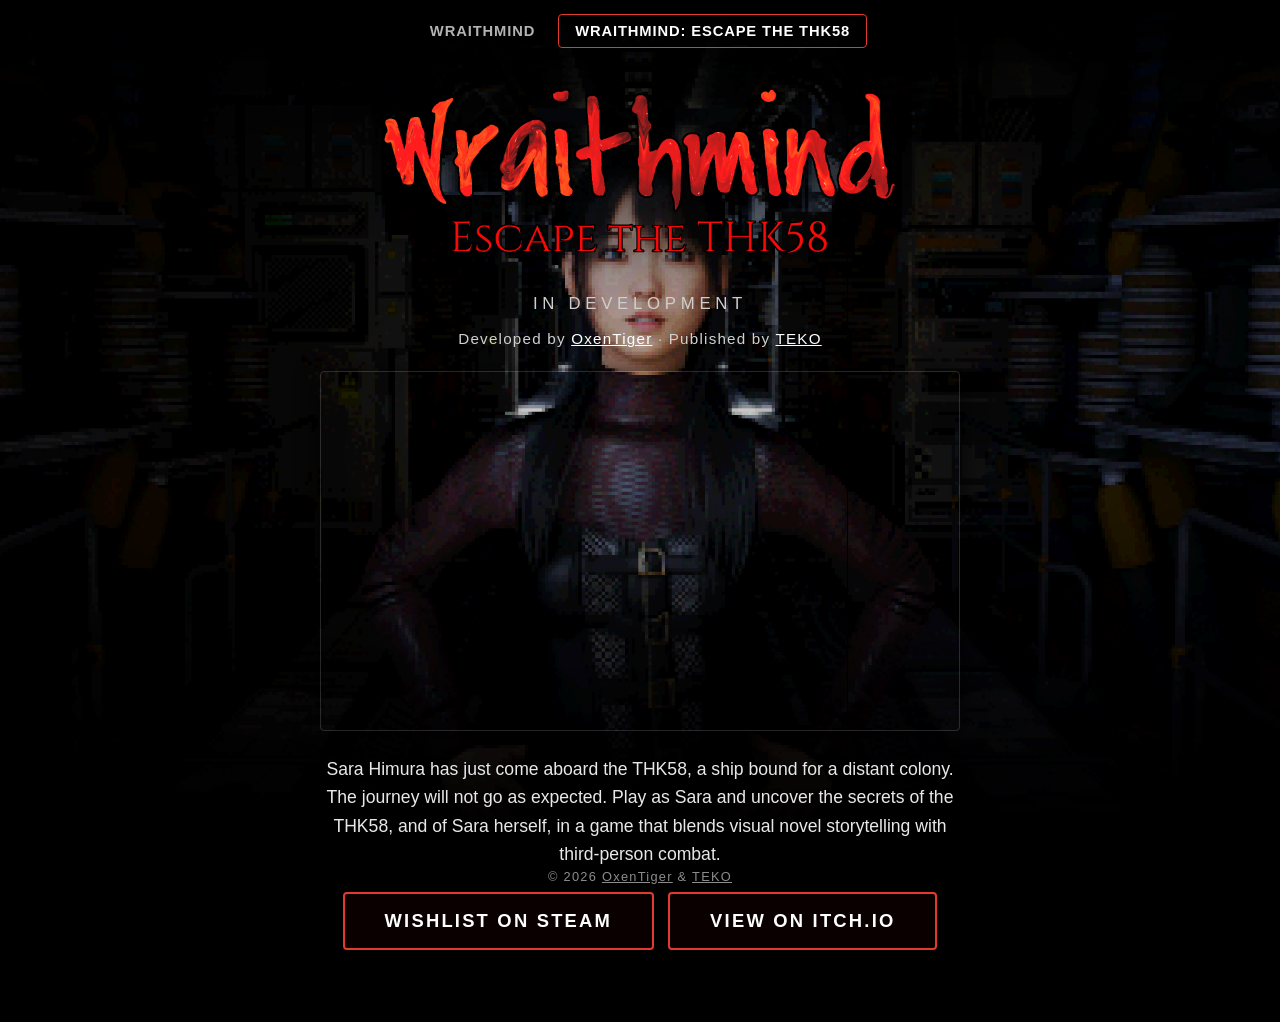
==== index.html @ 15767149 "Point THK58 itch.io links to OxenTiger page Co-Authored-By: Claude Sonnet 5.5 <noreply@anthropic.com" ====
<!DOCTYPE html>
<html lang="en">
<head>
    <meta charset="UTF-8">
    <meta name="viewport" content="width=device-width, initial-scale=1.0">
    <title>Wraithmind: Escape the THK58</title>
    <meta name="description" content="Wraithmind: Escape the THK58 is a visual novel and third-person combat game in development by OxenTiger and published by TEKO. Play as Sara Himura and uncover the secrets of the THK58.">

    <meta property="og:title" content="Wraithmind: Escape the THK58">
    <meta property="og:description" content="A visual novel and third-person combat game developed by OxenTiger and published by TEKO.">
    <meta property="og:image" content="https://www.wraithmind.com/images/logo.png">
    <meta property="og:url" content="https://www.wraithmind.com/">
    <meta property="og:type" content="website">

    <link rel="stylesheet" href="style.css">
</head>
<body style="--bg: url('images/bg.png'); --bg-position: 28%;">

    <nav class="nav">
        <a href="wraithmind.html">Wraithmind</a>
        <a href="index.html" aria-current="page">Wraithmind: Escape the THK58</a>
    </nav>

    <main>
        <img class="logo" src="images/logo.png" alt="Wraithmind: Escape the THK58">
        <p class="tagline">In development</p>
        <p class="credits">Developed by <a href="https://www.oxentiger.com">OxenTiger</a> &middot; Published by <a href="https://www.teko.ca">TEKO</a></p>
        <div class="trailer">
            <iframe src="https://www.youtube.com/embed/tg0N5L4fzAQ" title="Wraithmind: Escape the THK58 announcement trailer" allow="accelerometer; autoplay; clipboard-write; encrypted-media; gyroscope; picture-in-picture; web-share" referrerpolicy="strict-origin-when-cross-origin" allowfullscreen loading="lazy"></iframe>
        </div>
        <p class="blurb">Sara Himura has just come aboard the THK58, a ship bound for a distant colony. The journey will not go as expected. Play as Sara and uncover the secrets of the THK58, and of Sara herself, in a game that blends visual novel storytelling with third-person combat.</p>
        <div class="cta-row">
            <a class="cta" href="https://store.steampowered.com/app/5249770/Wraithmind_Escape_the_THK58/">Wishlist on Steam</a>
            <a class="cta" href="https://oxentiger.itch.io/wraithmind-escape-the-thk58">View on itch.io</a>
        </div>
    </main>

    <footer>
        &copy; <span id="year">2026</span> <a href="https://www.oxentiger.com">OxenTiger</a> &amp; <a href="https://www.teko.ca">TEKO</a>
    </footer>

    <script>
        document.getElementById("year").textContent = new Date().getFullYear();
    </script>
</body>
</html>
---- style.css ----
* { box-sizing: border-box; }

html, body {
    margin: 0;
    padding: 0;
    min-height: 100%;
}

body {
    min-height: 100vh;
    display: flex;
    flex-direction: column;
    align-items: center;
    justify-content: flex-end;
    padding: 88px 20px 72px;
    background-color: #000;
    color: #fff;
    font-family: "Segoe UI", Roboto, Helvetica, Arial, sans-serif;
    text-align: center;
    position: relative;
    overflow-x: hidden;
}

/* Fixed background image (set per page via --bg / --bg-position) with a darkening overlay */
body::before {
    content: "";
    position: fixed;
    inset: 0;
    background: var(--bg) center var(--bg-position, center) / cover no-repeat;
    z-index: -2;
}

body::after {
    content: "";
    position: fixed;
    inset: 0;
    background:
        radial-gradient(ellipse at center, rgba(0,0,0,0.15) 0%, rgba(0,0,0,0.55) 70%, rgba(0,0,0,0.85) 100%),
        linear-gradient(to bottom, rgba(0,0,0,0.75) 0%, rgba(0,0,0,0) 25%, rgba(0,0,0,0) 55%, rgba(0,0,0,0.85) 100%);
    z-index: -1;
}

/* Top navigation */
.nav {
    position: fixed;
    top: 0;
    left: 0;
    right: 0;
    z-index: 10;
    display: flex;
    flex-wrap: wrap;
    justify-content: center;
    gap: 6px;
    padding: 14px 12px;
    background: linear-gradient(to bottom, rgba(0,0,0,0.85) 0%, rgba(0,0,0,0) 100%);
}

.nav a {
    padding: 8px 16px;
    border: 1px solid transparent;
    border-radius: 4px;
    color: rgba(255, 255, 255, 0.7);
    font-size: clamp(0.75rem, 2vw, 0.92rem);
    font-weight: 600;
    letter-spacing: 0.06em;
    text-transform: uppercase;
    text-decoration: none;
    transition: color 0.2s ease, border-color 0.2s ease;
}

.nav a:hover,
.nav a:focus {
    color: #fff;
    outline: none;
}

.nav a[aria-current="page"] {
    color: #fff;
    border-color: #e23b2e;
}

main {
    display: flex;
    flex-direction: column;
    align-items: center;
    gap: 24px;
    max-width: 640px;
}

.logo {
    width: min(82vw, 540px);
    height: auto;
    filter: drop-shadow(0 4px 24px rgba(0,0,0,0.8));
}

.tagline {
    margin: 0;
    font-size: clamp(0.85rem, 2.5vw, 1.05rem);
    letter-spacing: 0.28em;
    text-transform: uppercase;
    color: #d0d0d0;
}

.blurb {
    margin: 0;
    font-size: clamp(0.95rem, 2.4vw, 1.1rem);
    line-height: 1.6;
    color: #e8e8e8;
    text-shadow: 0 2px 12px rgba(0, 0, 0, 0.9);
}

.cta-row {
    display: flex;
    flex-wrap: wrap;
    justify-content: center;
    gap: 14px;
}

.cta {
    display: inline-block;
    padding: 16px 40px;
    border: 2px solid #e23b2e;
    border-radius: 4px;
    background: rgba(20, 0, 0, 0.55);
    color: #fff;
    font-size: clamp(1rem, 2.5vw, 1.15rem);
    font-weight: 700;
    letter-spacing: 0.12em;
    text-transform: uppercase;
    text-decoration: none;
    transition: background-color 0.2s ease, box-shadow 0.2s ease, transform 0.2s ease;
}

.cta:hover,
.cta:focus {
    background: #e23b2e;
    box-shadow: 0 0 28px rgba(226, 59, 46, 0.65);
    transform: translateY(-2px);
    outline: none;
}

footer {
    position: fixed;
    bottom: 16px;
    left: 0;
    right: 0;
    font-size: 0.8rem;
    letter-spacing: 0.1em;
    color: rgba(255, 255, 255, 0.55);
}

footer a {
    color: inherit;
}

/* Press kit: long scrolling page with left-aligned content */
body.presskit {
    justify-content: flex-start;
    text-align: left;
    padding-bottom: 32px;
}

body.presskit main {
    max-width: 880px;
    width: 100%;
    gap: 20px;
}

body.presskit footer {
    position: static;
    margin-top: 32px;
    text-align: center;
}

.pk-header {
    display: flex;
    flex-direction: column;
    align-items: center;
    gap: 16px;
    margin-bottom: 8px;
}

.pk-section {
    width: 100%;
    padding: 24px 28px;
    border: 1px solid rgba(255, 255, 255, 0.1);
    border-radius: 6px;
    background: rgba(0, 0, 0, 0.7);
    line-height: 1.6;
    color: #e8e8e8;
}

.pk-section h2 {
    margin: 0 0 14px;
    padding-left: 12px;
    border-left: 3px solid #e23b2e;
    font-size: 1rem;
    letter-spacing: 0.18em;
    text-transform: uppercase;
    color: #fff;
}

.pk-section p { margin: 0 0 12px; }
.pk-section p:last-child { margin-bottom: 0; }
.pk-section ul { margin: 0; padding-left: 20px; }

.pk-section a {
    color: #ff6b5e;
    overflow-wrap: anywhere;
}

.pk-facts {
    display: grid;
    grid-template-columns: max-content 1fr;
    gap: 8px 24px;
    margin: 0;
}

.pk-facts dt {
    color: #aaa;
    font-size: 0.85rem;
    letter-spacing: 0.08em;
    text-transform: uppercase;
    padding-top: 2px;
}

.pk-facts dd { margin: 0; }

.pk-video {
    aspect-ratio: 16 / 9;
    margin-bottom: 10px;
}

.pk-video iframe {
    width: 100%;
    height: 100%;
    border: 0;
    border-radius: 4px;
}

.pk-note {
    font-size: 0.85rem;
    color: #aaa;
}

.pk-grid {
    display: grid;
    grid-template-columns: repeat(auto-fill, minmax(240px, 1fr));
    gap: 12px;
}

.pk-grid img {
    display: block;
    width: 100%;
    aspect-ratio: 16 / 9;
    object-fit: cover;
    border-radius: 4px;
    transition: transform 0.2s ease, box-shadow 0.2s ease;
}

.pk-grid a:hover img {
    transform: translateY(-2px);
    box-shadow: 0 0 20px rgba(226, 59, 46, 0.5);
}

.pk-asset { text-decoration: none; }
.pk-asset img { object-fit: contain; background: rgba(255, 255, 255, 0.05); }
.pk-asset span { display: block; margin-top: 6px; font-size: 0.85rem; }

@media (max-width: 560px) {
    body.presskit { padding: 124px 16px 32px; }
    .pk-section { padding: 18px 16px; }
    .pk-facts { grid-template-columns: 1fr; gap: 2px; }
    .pk-facts dd { margin-bottom: 10px; }
}

/* Developer / publisher credit line and trailer on the game page */
.credits {
    margin: -8px 0 0;
    font-size: clamp(0.8rem, 2.2vw, 0.95rem);
    letter-spacing: 0.08em;
    color: #d0d0d0;
}

.credits a {
    color: #fff;
}

.trailer {
    width: min(92vw, 640px);
    aspect-ratio: 16 / 9;
    border: 1px solid rgba(255, 255, 255, 0.15);
    border-radius: 4px;
    box-shadow: 0 4px 24px rgba(0, 0, 0, 0.8);
}

.trailer iframe {
    display: block;
    width: 100%;
    height: 100%;
    border: 0;
    border-radius: 4px;
}
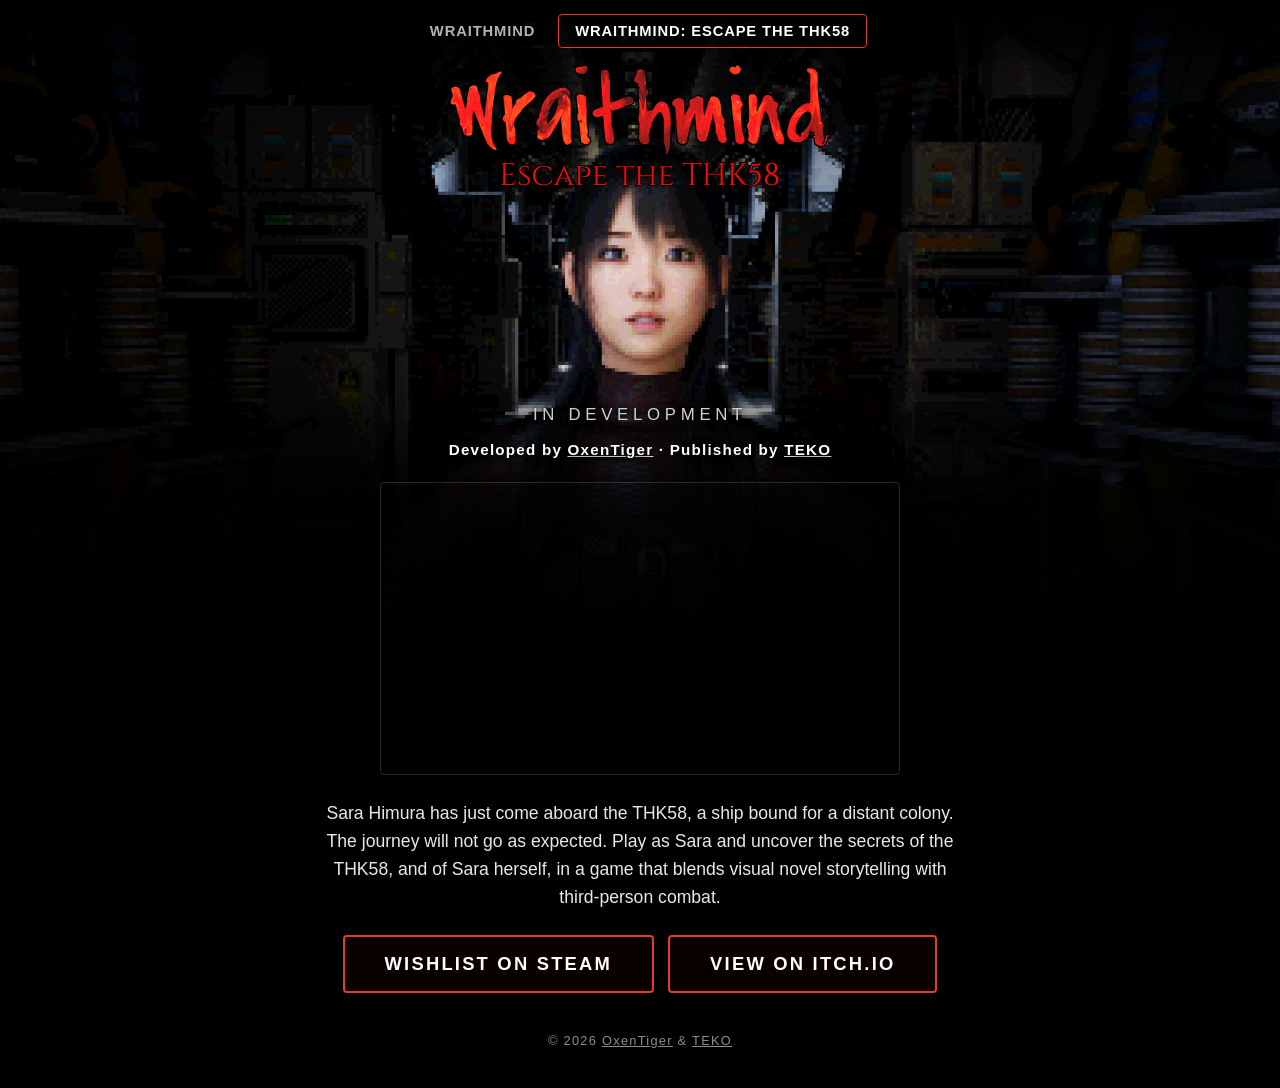
==== commit ab706129: "Rework main page layout: logo above her head, content below her face, black below art Co-Authored-By" ====
--- a/index.html
+++ b/index.html
@@ -14,7 +14,7 @@
 
     <link rel="stylesheet" href="style.css">
 </head>
-<body style="--bg: url('images/bg.png'); --bg-position: 28%;">
+<body class="hero-top" style="--bg: url('images/bg.png'); --bg-position: 28%;">
 
     <nav class="nav">
         <a href="wraithmind.html">Wraithmind</a>
--- a/style.css
+++ b/style.css
@@ -301,3 +301,57 @@
     border: 0;
     border-radius: 4px;
 }
+
+/* Hero layout: logo above her head, content below her face, black below the art.
+   The art box keeps the image's 16:9 shape so the face stays at the same relative spot. */
+body.hero-top {
+    --H: max(100vh, 56.25vw, 640px);
+    --logo-w: min(78vw, 400px);
+    --pt: 64px;
+    justify-content: flex-start;
+    padding: var(--pt) 20px 40px;
+}
+
+body.hero-top::before,
+body.hero-top::after {
+    position: absolute;
+    inset: 0 0 auto 0;
+    height: var(--H);
+}
+
+body.hero-top::after {
+    background:
+        radial-gradient(ellipse at 50% 30%, rgba(0,0,0,0) 0%, rgba(0,0,0,0.45) 70%, rgba(0,0,0,0.8) 100%),
+        linear-gradient(to bottom, rgba(0,0,0,0.7) 0%, rgba(0,0,0,0) 14%, rgba(0,0,0,0) 40%, rgba(0,0,0,0.85) 55%, #000 72%);
+}
+
+body.hero-top .logo {
+    width: var(--logo-w);
+    margin-bottom: max(0px, calc(var(--H) * 0.45 - var(--pt) - var(--logo-w) * 0.3375 - 24px));
+}
+
+body.hero-top .tagline,
+body.hero-top .credits {
+    text-shadow: 0 2px 10px #000, 0 0 4px #000;
+}
+
+body.hero-top .credits {
+    color: #fff;
+    font-weight: 600;
+}
+
+body.hero-top .trailer {
+    width: min(92vw, 520px);
+}
+
+body.hero-top footer {
+    position: static;
+    margin-top: 40px;
+}
+
+@media (max-width: 560px) {
+    /* Keep the nav on one row so the logo can sit right under it */
+    body.hero-top .nav { padding: 8px 8px; gap: 4px; }
+    body.hero-top .nav a { padding: 6px 8px; font-size: 0.68rem; letter-spacing: 0.04em; }
+    body.hero-top { --pt: 56px; }
+}
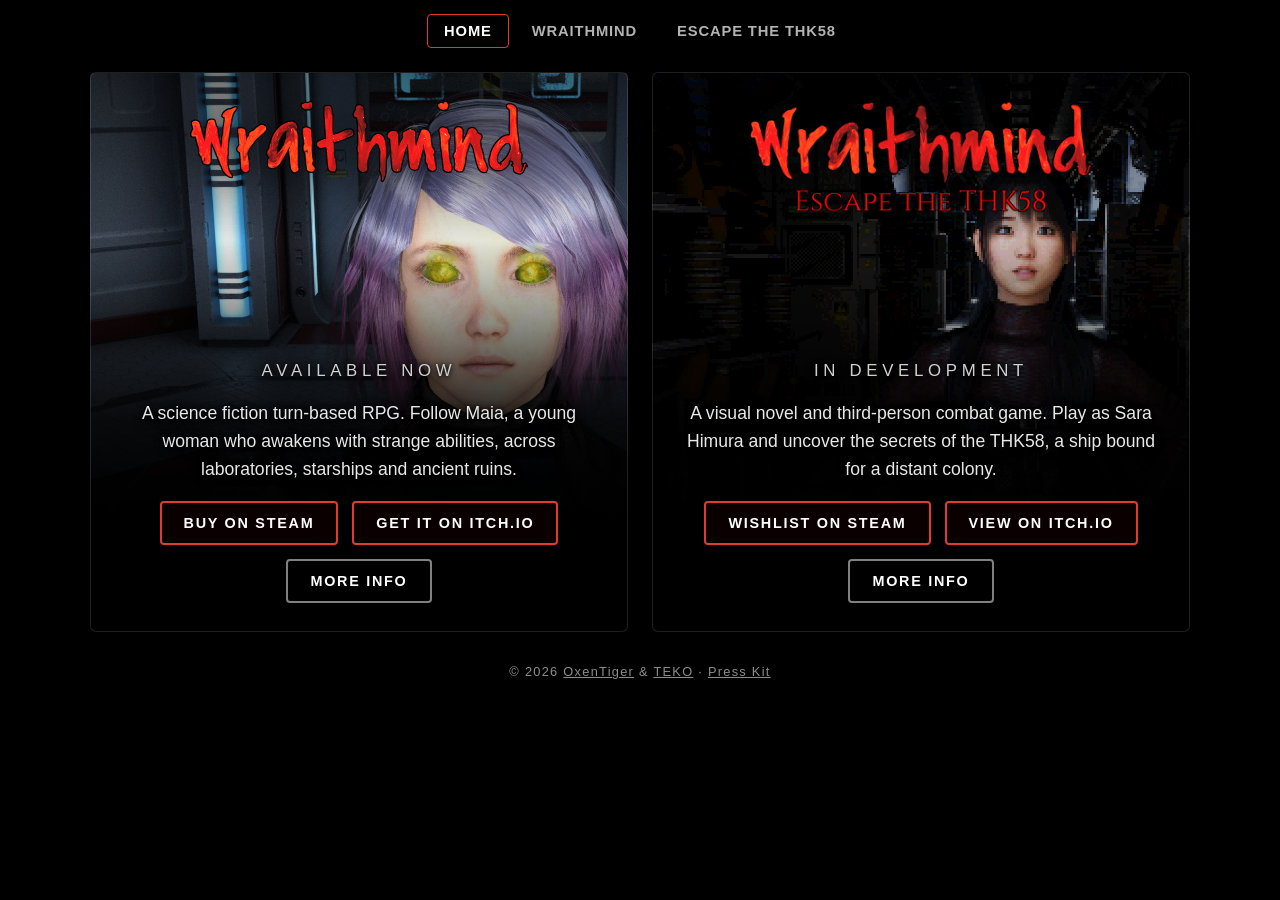
==== commit 38069754: "Add home page featuring both games; move THK58 page to thk58.html Co-Authored-By: Claude Sonnet 5.5 " ====
--- a/index.html
+++ b/index.html
@@ -3,40 +3,59 @@
 <head>
     <meta charset="UTF-8">
     <meta name="viewport" content="width=device-width, initial-scale=1.0">
-    <title>Wraithmind: Escape the THK58</title>
-    <meta name="description" content="Wraithmind: Escape the THK58 is a visual novel and third-person combat game in development by OxenTiger and published by TEKO. Play as Sara Himura and uncover the secrets of the THK58.">
+    <title>Wraithmind</title>
+    <meta name="description" content="Wraithmind and Wraithmind: Escape the THK58. Science fiction games by TEKO and OxenTiger, on Steam and itch.io.">
 
-    <meta property="og:title" content="Wraithmind: Escape the THK58">
-    <meta property="og:description" content="A visual novel and third-person combat game developed by OxenTiger and published by TEKO.">
+    <meta property="og:title" content="Wraithmind">
+    <meta property="og:description" content="Science fiction games by TEKO and OxenTiger: Wraithmind and Wraithmind: Escape the THK58.">
     <meta property="og:image" content="https://www.wraithmind.com/images/logo.png">
     <meta property="og:url" content="https://www.wraithmind.com/">
     <meta property="og:type" content="website">
 
     <link rel="stylesheet" href="style.css">
 </head>
-<body class="hero-top" style="--bg: url('images/bg.png'); --bg-position: 28%;">
+<body class="home">
 
     <nav class="nav">
+        <a href="index.html" aria-current="page">Home</a>
         <a href="wraithmind.html">Wraithmind</a>
-        <a href="index.html" aria-current="page">Wraithmind: Escape the THK58</a>
+        <a href="thk58.html">Escape the THK58</a>
     </nav>
 
     <main>
-        <img class="logo" src="images/logo.png" alt="Wraithmind: Escape the THK58">
-        <p class="tagline">In development</p>
-        <p class="credits">Developed by <a href="https://www.oxentiger.com">OxenTiger</a> &middot; Published by <a href="https://www.teko.ca">TEKO</a></p>
-        <div class="trailer">
-            <iframe src="https://www.youtube.com/embed/tg0N5L4fzAQ" title="Wraithmind: Escape the THK58 announcement trailer" allow="accelerometer; autoplay; clipboard-write; encrypted-media; gyroscope; picture-in-picture; web-share" referrerpolicy="strict-origin-when-cross-origin" allowfullscreen loading="lazy"></iframe>
-        </div>
-        <p class="blurb">Sara Himura has just come aboard the THK58, a ship bound for a distant colony. The journey will not go as expected. Play as Sara and uncover the secrets of the THK58, and of Sara herself, in a game that blends visual novel storytelling with third-person combat.</p>
-        <div class="cta-row">
-            <a class="cta" href="https://store.steampowered.com/app/5249770/Wraithmind_Escape_the_THK58/">Wishlist on Steam</a>
-            <a class="cta" href="https://oxentiger.itch.io/wraithmind-escape-the-thk58">View on itch.io</a>
-        </div>
+        <section class="game-card" style="--card-bg: url('images/bg-w.jpg'); --card-pos: 22% 20%;">
+            <div class="game-card-inner">
+                <a class="game-logo-link" href="wraithmind.html">
+                    <img class="logo logo-w" src="images/logo-w.png" alt="Wraithmind">
+                </a>
+                <p class="tagline">Available now</p>
+                <p class="blurb">A science fiction turn-based RPG. Follow Maia, a young woman who awakens with strange abilities, across laboratories, starships and ancient ruins.</p>
+                <div class="cta-row">
+                    <a class="cta" href="https://store.steampowered.com/app/739820/Wraithmind/">Buy on Steam</a>
+                    <a class="cta" href="https://tekogames.itch.io/wraithmind">Get it on itch.io</a>
+                    <a class="cta cta-secondary" href="wraithmind.html">More info</a>
+                </div>
+            </div>
+        </section>
+
+        <section class="game-card" style="--card-bg: url('images/bg.png'); --card-pos: 28% 20%;">
+            <div class="game-card-inner">
+                <a class="game-logo-link" href="thk58.html">
+                    <img class="logo" src="images/logo.png" alt="Wraithmind: Escape the THK58">
+                </a>
+                <p class="tagline">In development</p>
+                <p class="blurb">A visual novel and third-person combat game. Play as Sara Himura and uncover the secrets of the THK58, a ship bound for a distant colony.</p>
+                <div class="cta-row">
+                    <a class="cta" href="https://store.steampowered.com/app/5249770/Wraithmind_Escape_the_THK58/">Wishlist on Steam</a>
+                    <a class="cta" href="https://oxentiger.itch.io/wraithmind-escape-the-thk58">View on itch.io</a>
+                    <a class="cta cta-secondary" href="thk58.html">More info</a>
+                </div>
+            </div>
+        </section>
     </main>
 
     <footer>
-        &copy; <span id="year">2026</span> <a href="https://www.oxentiger.com">OxenTiger</a> &amp; <a href="https://www.teko.ca">TEKO</a>
+        &copy; <span id="year">2026</span> <a href="https://www.oxentiger.com">OxenTiger</a> &amp; <a href="https://www.teko.ca">TEKO</a> &middot; <a href="presskit.html">Press Kit</a>
     </footer>
 
     <script>
--- a/style.css
+++ b/style.css
@@ -327,7 +327,7 @@
 
 body.hero-top .logo {
     width: var(--logo-w);
-    margin-bottom: max(0px, calc(var(--H) * 0.45 - var(--pt) - var(--logo-w) * 0.3375 - 24px));
+    margin-bottom: max(0px, calc(var(--H) * var(--content-at, 0.45) - var(--pt) - var(--logo-w) * var(--logo-ratio, 0.3375) - 24px));
 }
 
 body.hero-top .tagline,
@@ -355,3 +355,105 @@
     body.hero-top .nav a { padding: 6px 8px; font-size: 0.68rem; letter-spacing: 0.04em; }
     body.hero-top { --pt: 56px; }
 }
+
+/* Wraithmind (original) page: logo PNG has transparent padding, so crop it to the lettering.
+   Her face sits higher in this art, so content starts lower. */
+body.hero-top.hero-w {
+    --logo-w: min(78vw, 440px);
+    --logo-ratio: 0.2258;
+    --content-at: 0.62;
+}
+
+body.hero-top.hero-w .logo {
+    aspect-ratio: 1280 / 289;
+    object-fit: cover;
+}
+
+/* Home page: one card per game */
+body.home {
+    justify-content: flex-start;
+    padding: 72px 16px 32px;
+}
+
+body.home::before,
+body.home::after {
+    display: none;
+}
+
+body.home main {
+    width: 100%;
+    max-width: 1100px;
+    flex-direction: row;
+    flex-wrap: wrap;
+    align-items: stretch;
+    justify-content: center;
+    gap: 24px;
+}
+
+.game-card {
+    position: relative;
+    flex: 1 1 440px;
+    display: flex;
+    min-height: 560px;
+    border: 1px solid rgba(255, 255, 255, 0.12);
+    border-radius: 6px;
+    overflow: hidden;
+    background:
+        linear-gradient(to bottom, rgba(0,0,0,0.55) 0%, rgba(0,0,0,0.1) 30%, rgba(0,0,0,0.85) 62%, #000 82%),
+        var(--card-bg) var(--card-pos) / cover no-repeat;
+}
+
+.game-card-inner {
+    display: flex;
+    flex-direction: column;
+    align-items: center;
+    justify-content: space-between;
+    gap: 18px;
+    width: 100%;
+    padding: 28px 24px;
+}
+
+.game-card .logo {
+    width: min(100%, 360px);
+}
+
+.game-card .logo-w {
+    aspect-ratio: 1280 / 289;
+    object-fit: cover;
+}
+
+.game-card .tagline,
+.game-card .blurb {
+    text-shadow: 0 2px 10px #000, 0 0 4px #000;
+}
+
+.game-card .tagline { margin-top: auto; }
+
+.game-card .cta {
+    padding: 12px 22px;
+    font-size: 0.9rem;
+}
+
+.cta-secondary {
+    border-color: rgba(255, 255, 255, 0.5);
+    background: transparent;
+}
+
+.cta-secondary:hover,
+.cta-secondary:focus {
+    background: rgba(255, 255, 255, 0.15);
+    border-color: #fff;
+    box-shadow: none;
+}
+
+body.home footer {
+    position: static;
+    margin-top: 32px;
+}
+
+@media (max-width: 560px) {
+    body.home { padding-top: 56px; }
+    body.home .nav { padding: 8px 8px; gap: 4px; }
+    body.home .nav a { padding: 6px 8px; font-size: 0.68rem; letter-spacing: 0.04em; }
+    .game-card { flex-basis: 100%; min-height: 520px; }
+}
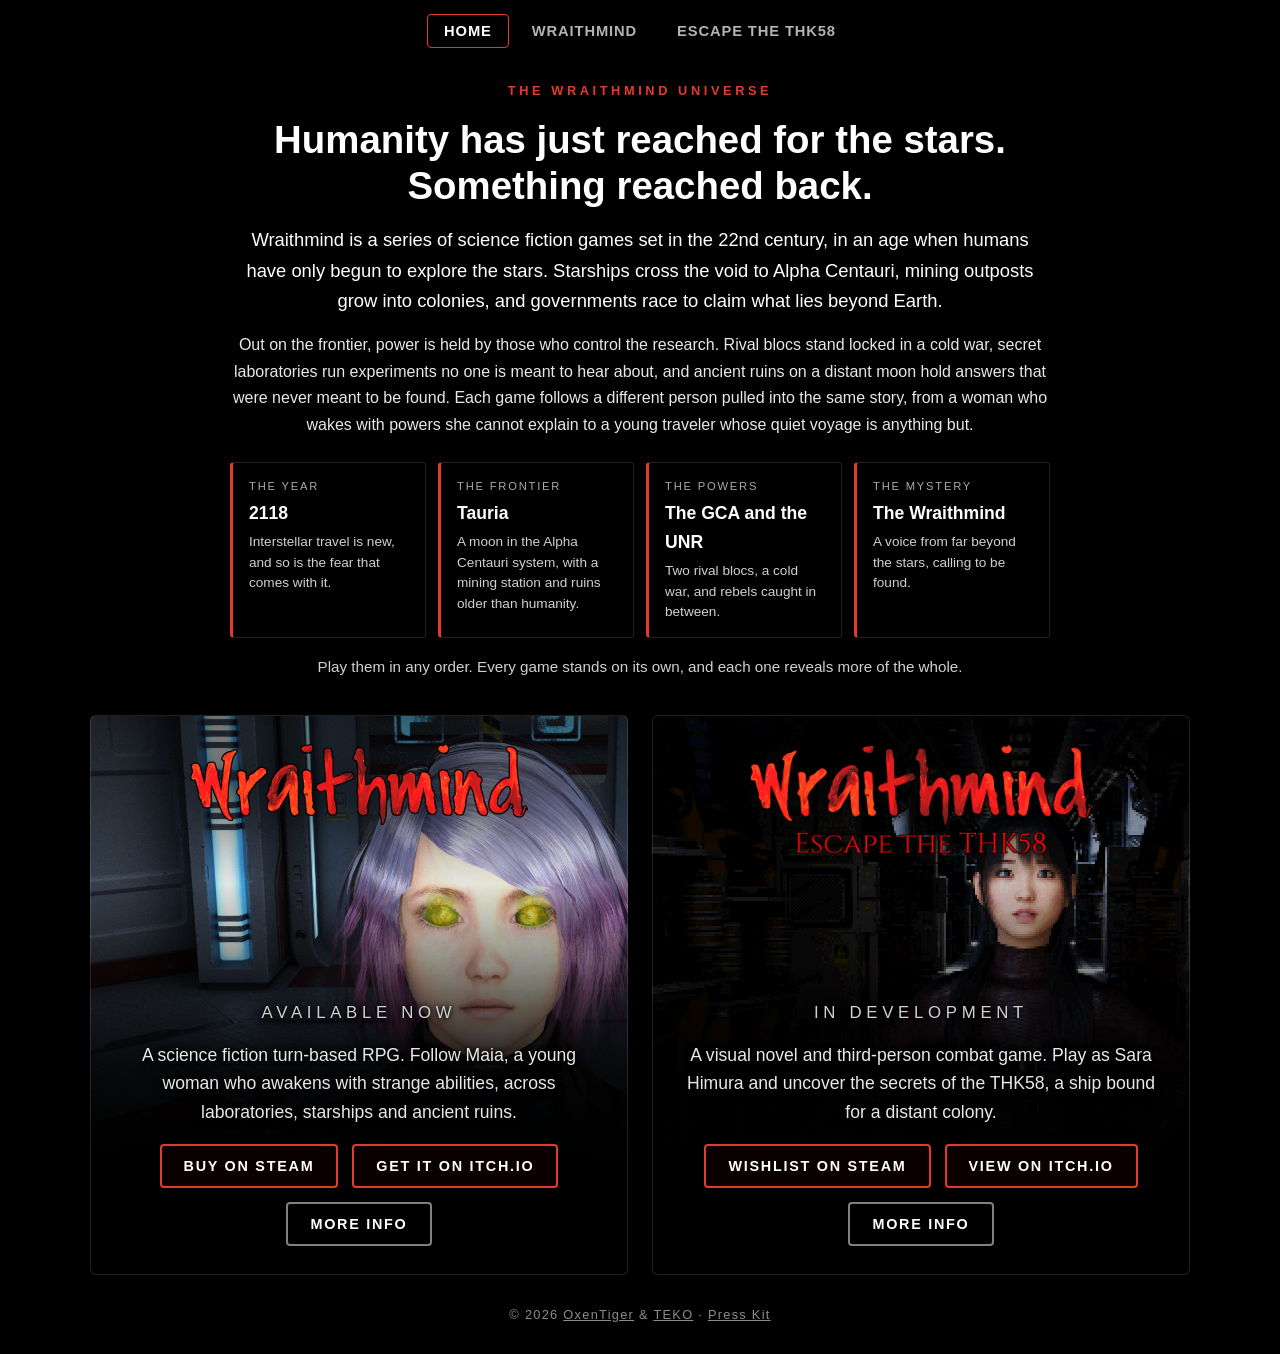
==== commit 759b0311: "Add series introduction above the games on the home page Co-Authored-By: Claude Sonnet 5.5 <noreply@" ====
--- a/index.html
+++ b/index.html
@@ -23,6 +23,20 @@
     </nav>
 
     <main>
+        <section class="about">
+            <p class="about-eyebrow">The Wraithmind universe</p>
+            <h1>Humanity has just reached for the stars. Something reached back.</h1>
+            <p class="about-lead">Wraithmind is a series of science fiction games set in the 22nd century, in an age when humans have only begun to explore the stars. Starships cross the void to Alpha Centauri, mining outposts grow into colonies, and governments race to claim what lies beyond Earth.</p>
+            <p>Out on the frontier, power is held by those who control the research. Rival blocs stand locked in a cold war, secret laboratories run experiments no one is meant to hear about, and ancient ruins on a distant moon hold answers that were never meant to be found. Each game follows a different person pulled into the same story, from a woman who wakes with powers she cannot explain to a young traveler whose quiet voyage is anything but.</p>
+            <ul class="about-facts">
+                <li><span class="k">The year</span><span class="v">2118</span><span class="d">Interstellar travel is new, and so is the fear that comes with it.</span></li>
+                <li><span class="k">The frontier</span><span class="v">Tauria</span><span class="d">A moon in the Alpha Centauri system, with a mining station and ruins older than humanity.</span></li>
+                <li><span class="k">The powers</span><span class="v">The GCA and the UNR</span><span class="d">Two rival blocs, a cold war, and rebels caught in between.</span></li>
+                <li><span class="k">The mystery</span><span class="v">The Wraithmind</span><span class="d">A voice from far beyond the stars, calling to be found.</span></li>
+            </ul>
+            <p class="about-more">Play them in any order. Every game stands on its own, and each one reveals more of the whole.</p>
+        </section>
+
         <section class="game-card" style="--card-bg: url('images/bg-w.jpg'); --card-pos: 22% 20%;">
             <div class="game-card-inner">
                 <a class="game-logo-link" href="wraithmind.html">
--- a/style.css
+++ b/style.css
@@ -457,3 +457,84 @@
     body.home .nav a { padding: 6px 8px; font-size: 0.68rem; letter-spacing: 0.04em; }
     .game-card { flex-basis: 100%; min-height: 520px; }
 }
+
+/* Home page: series introduction above the game cards */
+.about {
+    flex: 1 1 100%;
+    max-width: 820px;
+    margin: 8px auto 12px;
+    display: flex;
+    flex-direction: column;
+    gap: 16px;
+    line-height: 1.65;
+    color: #e8e8e8;
+    text-shadow: 0 2px 12px rgba(0, 0, 0, 0.9);
+}
+
+.about p { margin: 0; }
+
+.about-eyebrow {
+    font-size: 0.8rem;
+    font-weight: 700;
+    letter-spacing: 0.28em;
+    text-transform: uppercase;
+    color: #e23b2e;
+}
+
+.about h1 {
+    margin: 0;
+    font-size: clamp(1.5rem, 4.6vw, 2.4rem);
+    line-height: 1.2;
+    color: #fff;
+}
+
+.about-lead {
+    font-size: clamp(1rem, 2.4vw, 1.15rem);
+    color: #fff;
+}
+
+.about-facts {
+    list-style: none;
+    margin: 8px 0 0;
+    padding: 0;
+    display: grid;
+    grid-template-columns: repeat(auto-fit, minmax(190px, 1fr));
+    gap: 12px;
+    text-align: left;
+}
+
+.about-facts li {
+    display: flex;
+    flex-direction: column;
+    gap: 4px;
+    padding: 14px 16px;
+    border: 1px solid rgba(255, 255, 255, 0.12);
+    border-left: 3px solid #e23b2e;
+    border-radius: 4px;
+    background: rgba(0, 0, 0, 0.6);
+    text-shadow: none;
+}
+
+.about-facts .k {
+    font-size: 0.7rem;
+    letter-spacing: 0.16em;
+    text-transform: uppercase;
+    color: #aaa;
+}
+
+.about-facts .v {
+    font-size: 1.1rem;
+    font-weight: 700;
+    color: #fff;
+}
+
+.about-facts .d {
+    font-size: 0.85rem;
+    line-height: 1.5;
+    color: #d0d0d0;
+}
+
+.about-more {
+    font-size: 0.95rem;
+    color: #d0d0d0;
+}
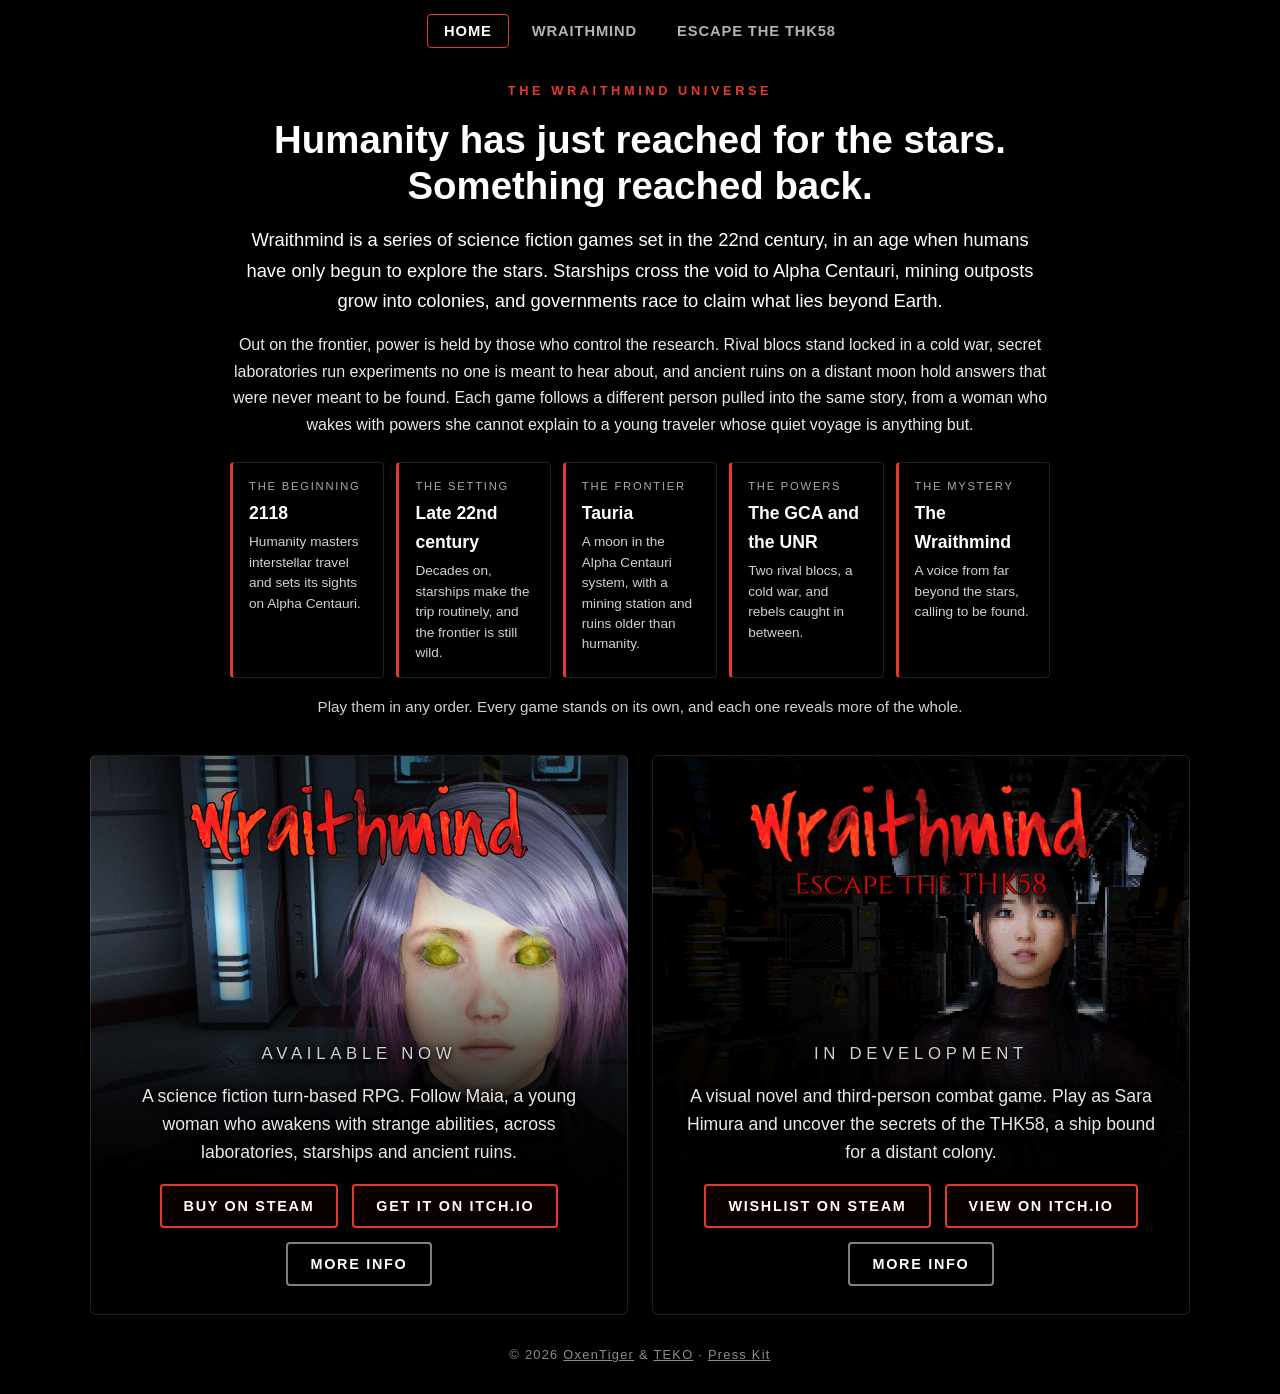
==== commit 62e05b2c: "Separate 2118 origin from the late 22nd century setting on the home page Co-Authored-By: Claude Sonn" ====
--- a/index.html
+++ b/index.html
@@ -29,7 +29,8 @@
             <p class="about-lead">Wraithmind is a series of science fiction games set in the 22nd century, in an age when humans have only begun to explore the stars. Starships cross the void to Alpha Centauri, mining outposts grow into colonies, and governments race to claim what lies beyond Earth.</p>
             <p>Out on the frontier, power is held by those who control the research. Rival blocs stand locked in a cold war, secret laboratories run experiments no one is meant to hear about, and ancient ruins on a distant moon hold answers that were never meant to be found. Each game follows a different person pulled into the same story, from a woman who wakes with powers she cannot explain to a young traveler whose quiet voyage is anything but.</p>
             <ul class="about-facts">
-                <li><span class="k">The year</span><span class="v">2118</span><span class="d">Interstellar travel is new, and so is the fear that comes with it.</span></li>
+                <li><span class="k">The beginning</span><span class="v">2118</span><span class="d">Humanity masters interstellar travel and sets its sights on Alpha Centauri.</span></li>
+                <li><span class="k">The setting</span><span class="v">Late 22nd century</span><span class="d">Decades on, starships make the trip routinely, and the frontier is still wild.</span></li>
                 <li><span class="k">The frontier</span><span class="v">Tauria</span><span class="d">A moon in the Alpha Centauri system, with a mining station and ruins older than humanity.</span></li>
                 <li><span class="k">The powers</span><span class="v">The GCA and the UNR</span><span class="d">Two rival blocs, a cold war, and rebels caught in between.</span></li>
                 <li><span class="k">The mystery</span><span class="v">The Wraithmind</span><span class="d">A voice from far beyond the stars, calling to be found.</span></li>
--- a/style.css
+++ b/style.css
@@ -498,7 +498,7 @@
     margin: 8px 0 0;
     padding: 0;
     display: grid;
-    grid-template-columns: repeat(auto-fit, minmax(190px, 1fr));
+    grid-template-columns: repeat(auto-fit, minmax(150px, 1fr));
     gap: 12px;
     text-align: left;
 }
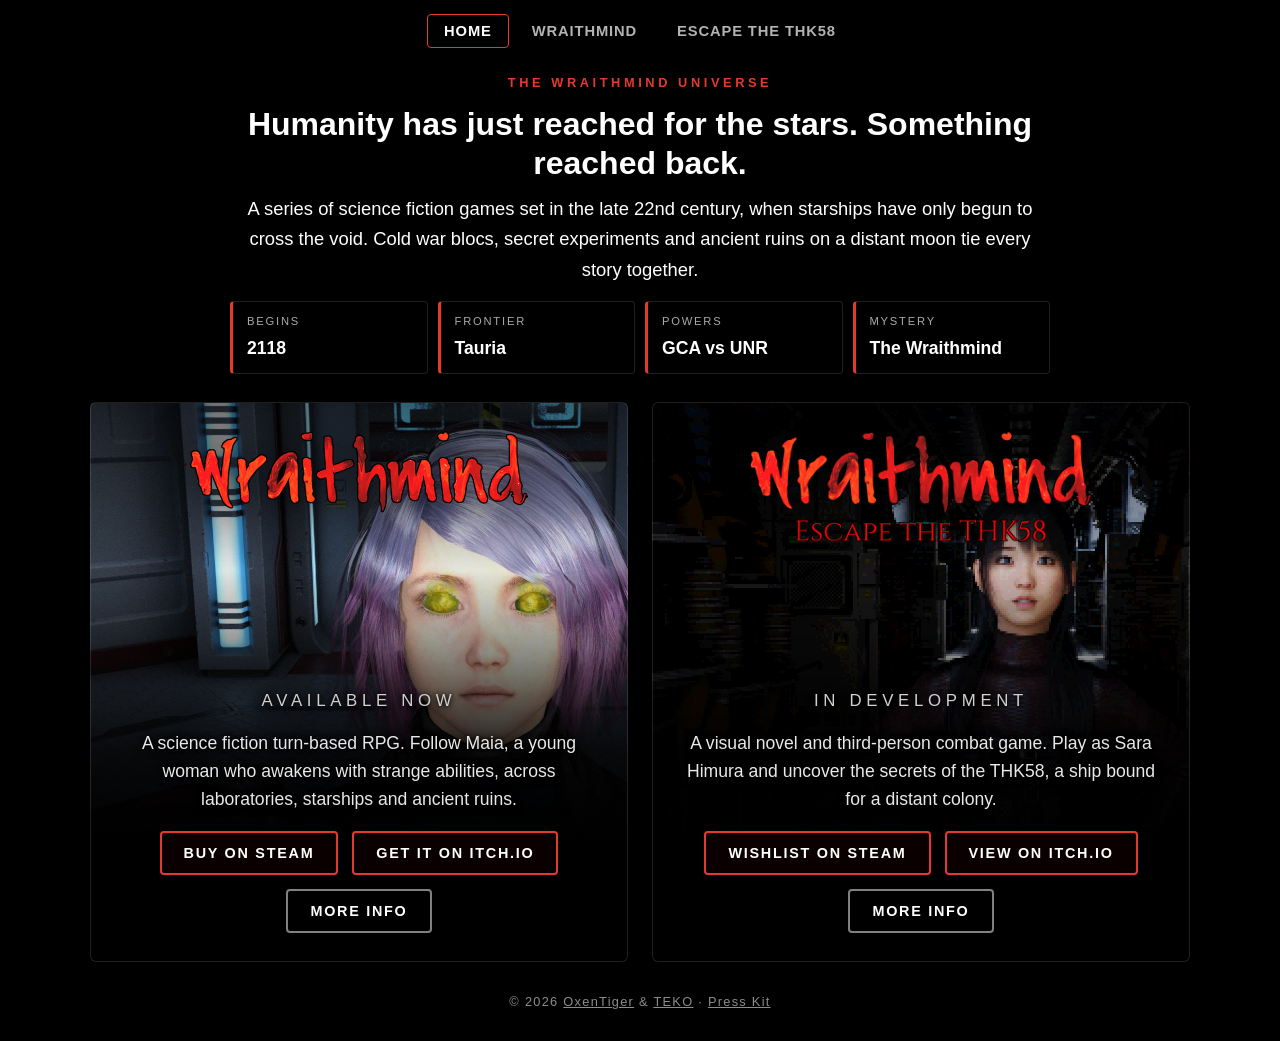
==== commit 1d772190: "Tighten home page series intro so the game cards stay prominent Co-Authored-By: Claude Sonnet 5.5 <n" ====
--- a/index.html
+++ b/index.html
@@ -26,16 +26,13 @@
         <section class="about">
             <p class="about-eyebrow">The Wraithmind universe</p>
             <h1>Humanity has just reached for the stars. Something reached back.</h1>
-            <p class="about-lead">Wraithmind is a series of science fiction games set in the 22nd century, in an age when humans have only begun to explore the stars. Starships cross the void to Alpha Centauri, mining outposts grow into colonies, and governments race to claim what lies beyond Earth.</p>
-            <p>Out on the frontier, power is held by those who control the research. Rival blocs stand locked in a cold war, secret laboratories run experiments no one is meant to hear about, and ancient ruins on a distant moon hold answers that were never meant to be found. Each game follows a different person pulled into the same story, from a woman who wakes with powers she cannot explain to a young traveler whose quiet voyage is anything but.</p>
+            <p class="about-lead">A series of science fiction games set in the late 22nd century, when starships have only begun to cross the void. Cold war blocs, secret experiments and ancient ruins on a distant moon tie every story together.</p>
             <ul class="about-facts">
-                <li><span class="k">The beginning</span><span class="v">2118</span><span class="d">Humanity masters interstellar travel and sets its sights on Alpha Centauri.</span></li>
-                <li><span class="k">The setting</span><span class="v">Late 22nd century</span><span class="d">Decades on, starships make the trip routinely, and the frontier is still wild.</span></li>
-                <li><span class="k">The frontier</span><span class="v">Tauria</span><span class="d">A moon in the Alpha Centauri system, with a mining station and ruins older than humanity.</span></li>
-                <li><span class="k">The powers</span><span class="v">The GCA and the UNR</span><span class="d">Two rival blocs, a cold war, and rebels caught in between.</span></li>
-                <li><span class="k">The mystery</span><span class="v">The Wraithmind</span><span class="d">A voice from far beyond the stars, calling to be found.</span></li>
+                <li><span class="k">Begins</span><span class="v">2118</span></li>
+                <li><span class="k">Frontier</span><span class="v">Tauria</span></li>
+                <li><span class="k">Powers</span><span class="v">GCA vs UNR</span></li>
+                <li><span class="k">Mystery</span><span class="v">The Wraithmind</span></li>
             </ul>
-            <p class="about-more">Play them in any order. Every game stands on its own, and each one reveals more of the whole.</p>
         </section>
 
         <section class="game-card" style="--card-bg: url('images/bg-w.jpg'); --card-pos: 22% 20%;">
--- a/style.css
+++ b/style.css
@@ -462,10 +462,10 @@
 .about {
     flex: 1 1 100%;
     max-width: 820px;
-    margin: 8px auto 12px;
+    margin: 0 auto 4px;
     display: flex;
     flex-direction: column;
-    gap: 16px;
+    gap: 12px;
     line-height: 1.65;
     color: #e8e8e8;
     text-shadow: 0 2px 12px rgba(0, 0, 0, 0.9);
@@ -483,7 +483,7 @@
 
 .about h1 {
     margin: 0;
-    font-size: clamp(1.5rem, 4.6vw, 2.4rem);
+    font-size: clamp(1.4rem, 4.2vw, 2rem);
     line-height: 1.2;
     color: #fff;
 }
@@ -495,11 +495,11 @@
 
 .about-facts {
     list-style: none;
-    margin: 8px 0 0;
+    margin: 4px 0 0;
     padding: 0;
     display: grid;
-    grid-template-columns: repeat(auto-fit, minmax(150px, 1fr));
-    gap: 12px;
+    grid-template-columns: repeat(auto-fit, minmax(130px, 1fr));
+    gap: 10px;
     text-align: left;
 }
 
@@ -507,7 +507,7 @@
     display: flex;
     flex-direction: column;
     gap: 4px;
-    padding: 14px 16px;
+    padding: 10px 14px;
     border: 1px solid rgba(255, 255, 255, 0.12);
     border-left: 3px solid #e23b2e;
     border-radius: 4px;
@@ -528,13 +528,4 @@
     color: #fff;
 }
 
-.about-facts .d {
-    font-size: 0.85rem;
-    line-height: 1.5;
-    color: #d0d0d0;
-}
-
-.about-more {
-    font-size: 0.95rem;
-    color: #d0d0d0;
-}
+
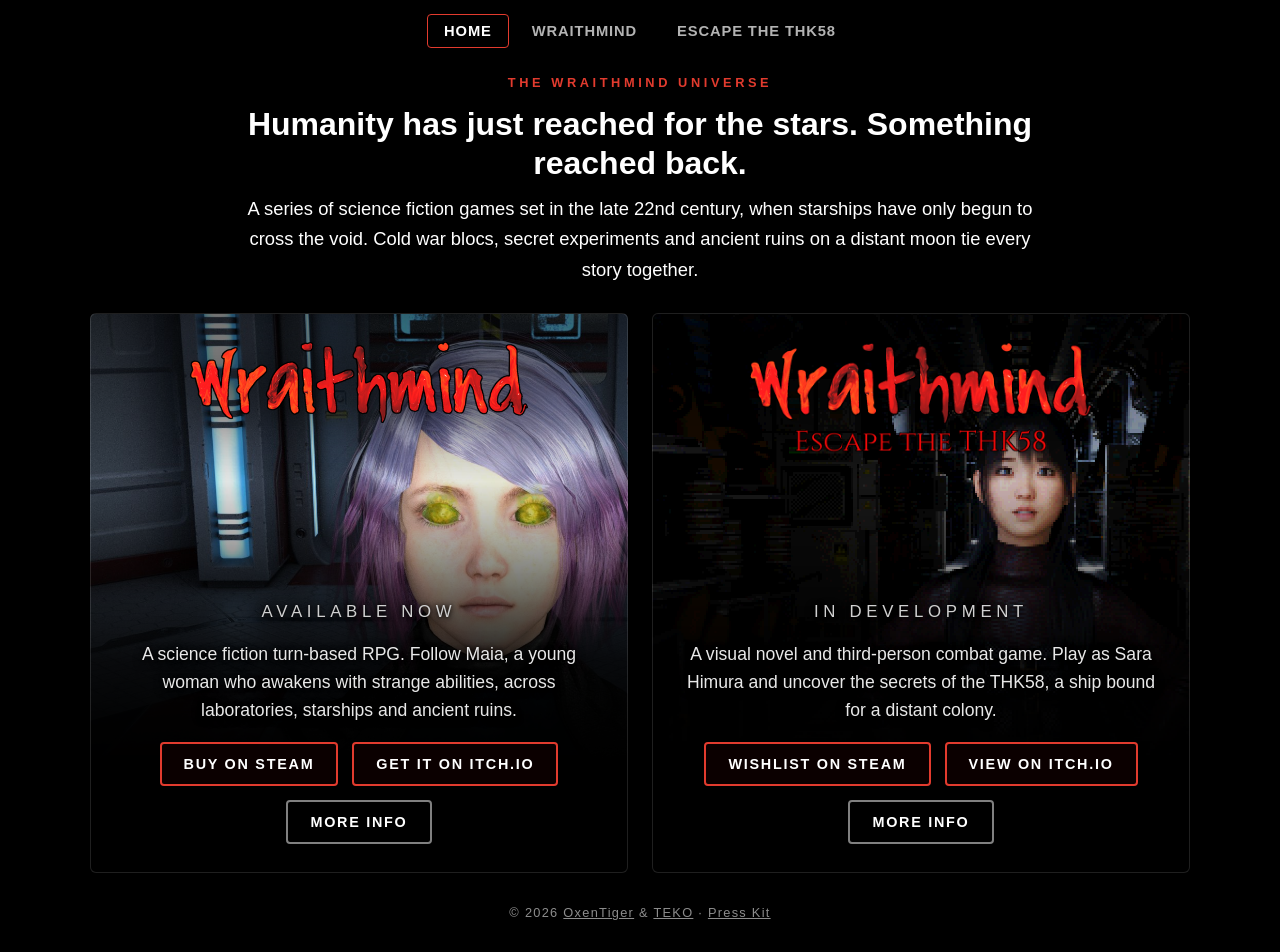
==== commit 7fb97975: "Remove fact tiles from home page intro Co-Authored-By: Claude Sonnet 5.5 <noreply@anthropic.com> Cla" ====
--- a/index.html
+++ b/index.html
@@ -27,12 +27,6 @@
             <p class="about-eyebrow">The Wraithmind universe</p>
             <h1>Humanity has just reached for the stars. Something reached back.</h1>
             <p class="about-lead">A series of science fiction games set in the late 22nd century, when starships have only begun to cross the void. Cold war blocs, secret experiments and ancient ruins on a distant moon tie every story together.</p>
-            <ul class="about-facts">
-                <li><span class="k">Begins</span><span class="v">2118</span></li>
-                <li><span class="k">Frontier</span><span class="v">Tauria</span></li>
-                <li><span class="k">Powers</span><span class="v">GCA vs UNR</span></li>
-                <li><span class="k">Mystery</span><span class="v">The Wraithmind</span></li>
-            </ul>
         </section>
 
         <section class="game-card" style="--card-bg: url('images/bg-w.jpg'); --card-pos: 22% 20%;">
--- a/style.css
+++ b/style.css
@@ -493,39 +493,8 @@
     color: #fff;
 }
 
-.about-facts {
-    list-style: none;
-    margin: 4px 0 0;
-    padding: 0;
-    display: grid;
-    grid-template-columns: repeat(auto-fit, minmax(130px, 1fr));
-    gap: 10px;
-    text-align: left;
-}
-
-.about-facts li {
-    display: flex;
-    flex-direction: column;
-    gap: 4px;
-    padding: 10px 14px;
-    border: 1px solid rgba(255, 255, 255, 0.12);
-    border-left: 3px solid #e23b2e;
-    border-radius: 4px;
-    background: rgba(0, 0, 0, 0.6);
-    text-shadow: none;
-}
-
-.about-facts .k {
-    font-size: 0.7rem;
-    letter-spacing: 0.16em;
-    text-transform: uppercase;
-    color: #aaa;
-}
-
-.about-facts .v {
-    font-size: 1.1rem;
-    font-weight: 700;
-    color: #fff;
-}
-
-
+
+
+
+
+
